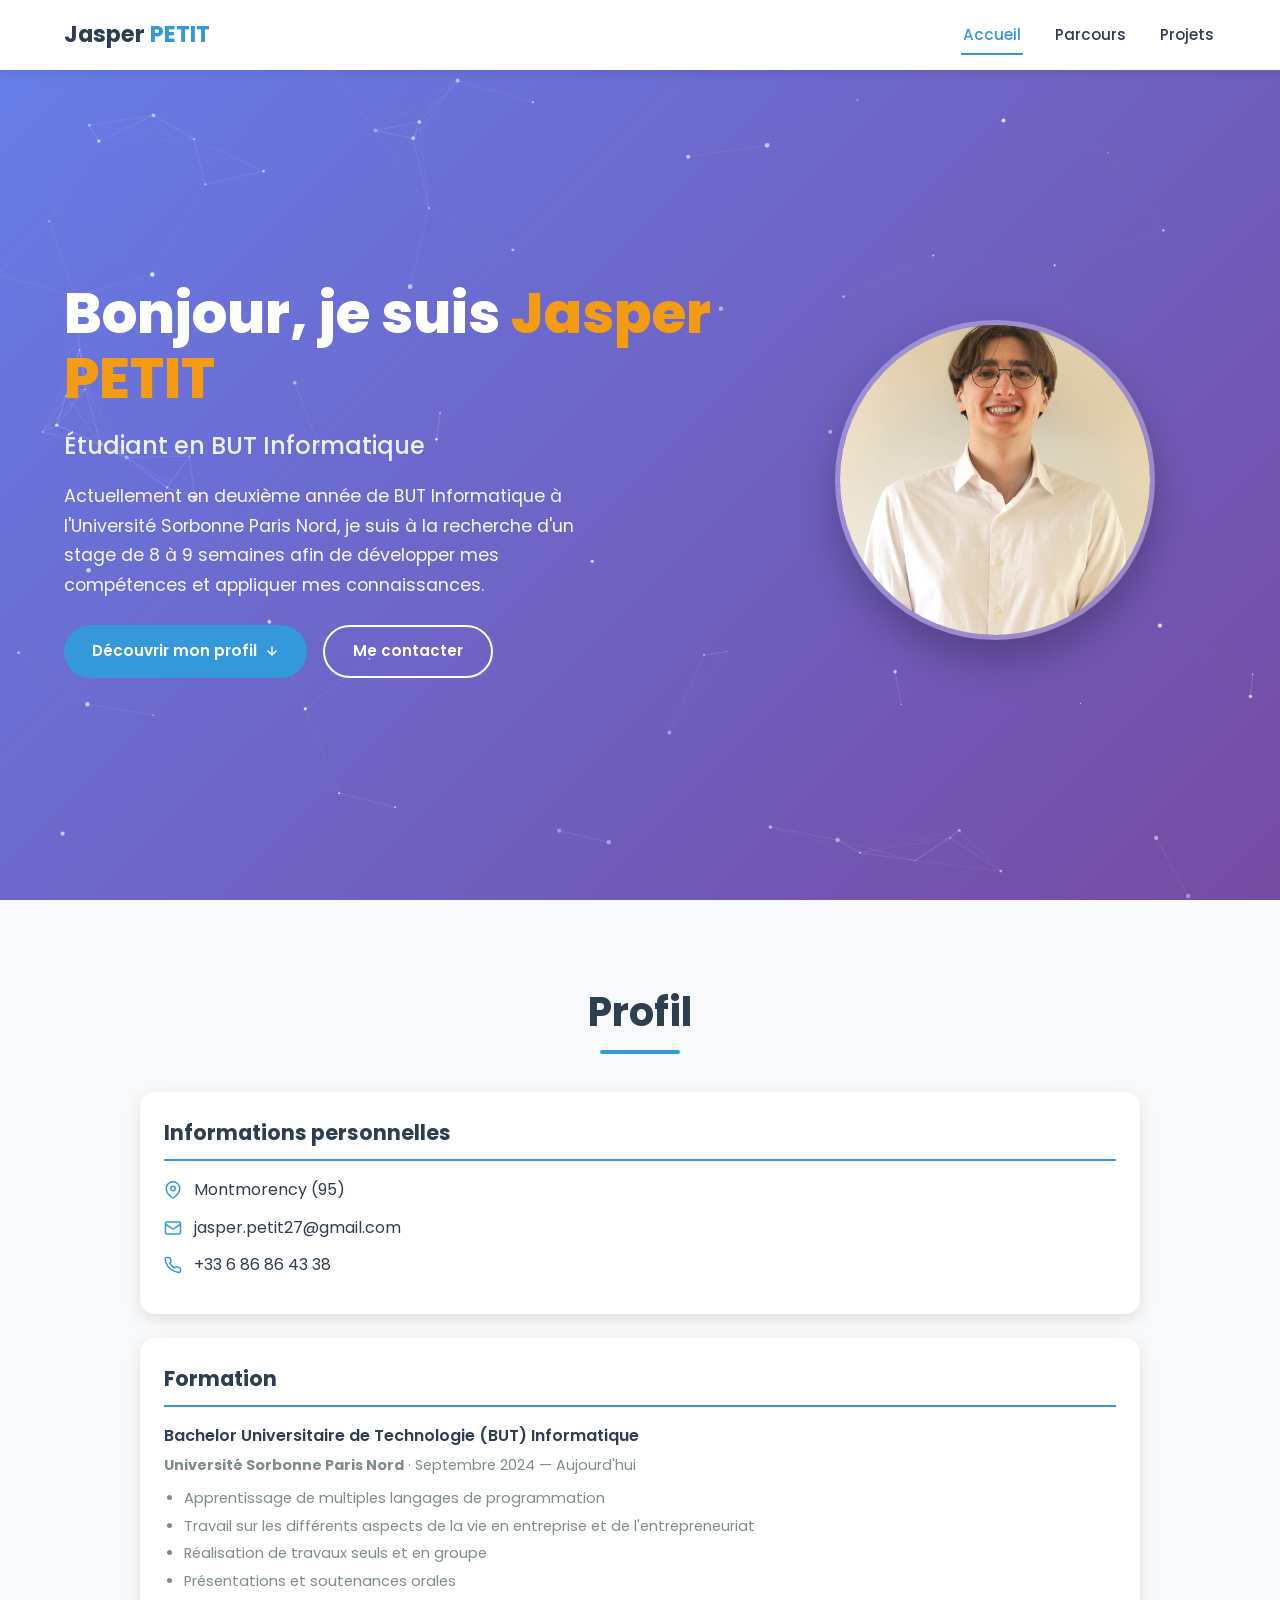
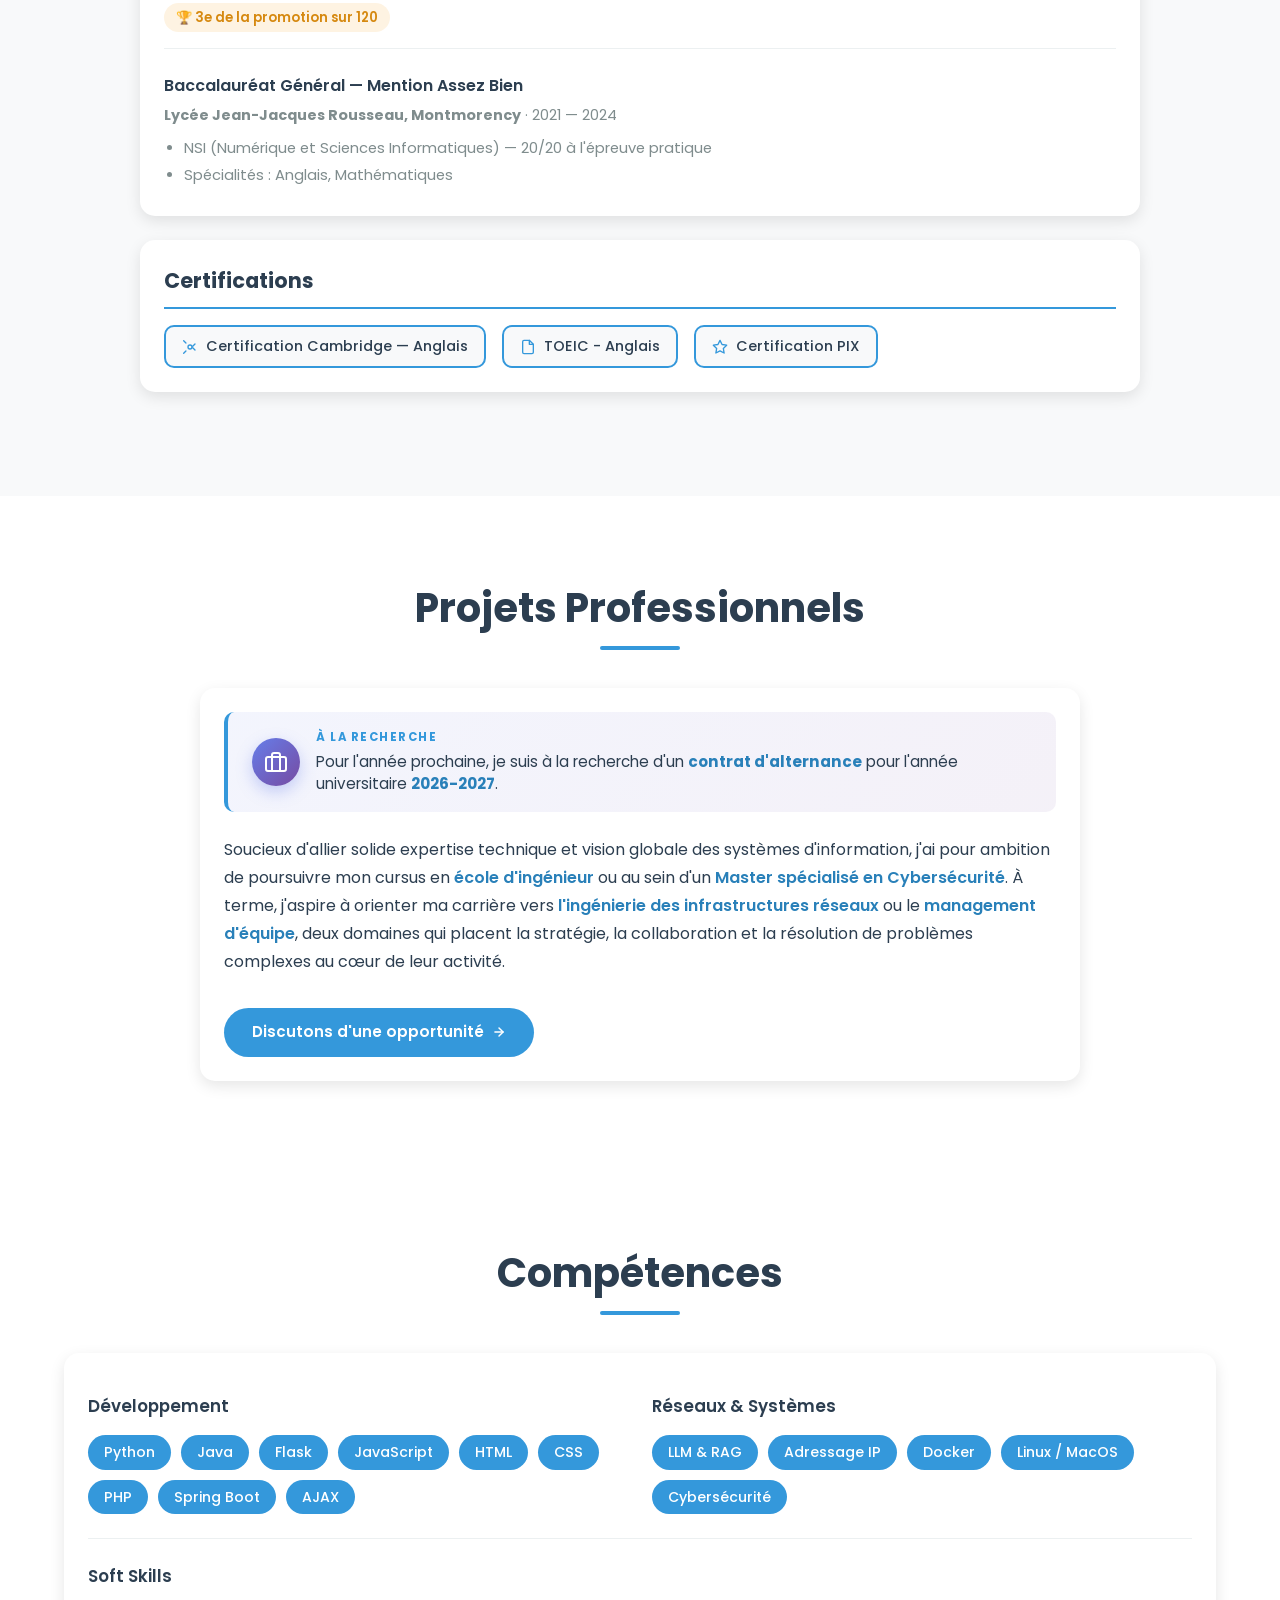
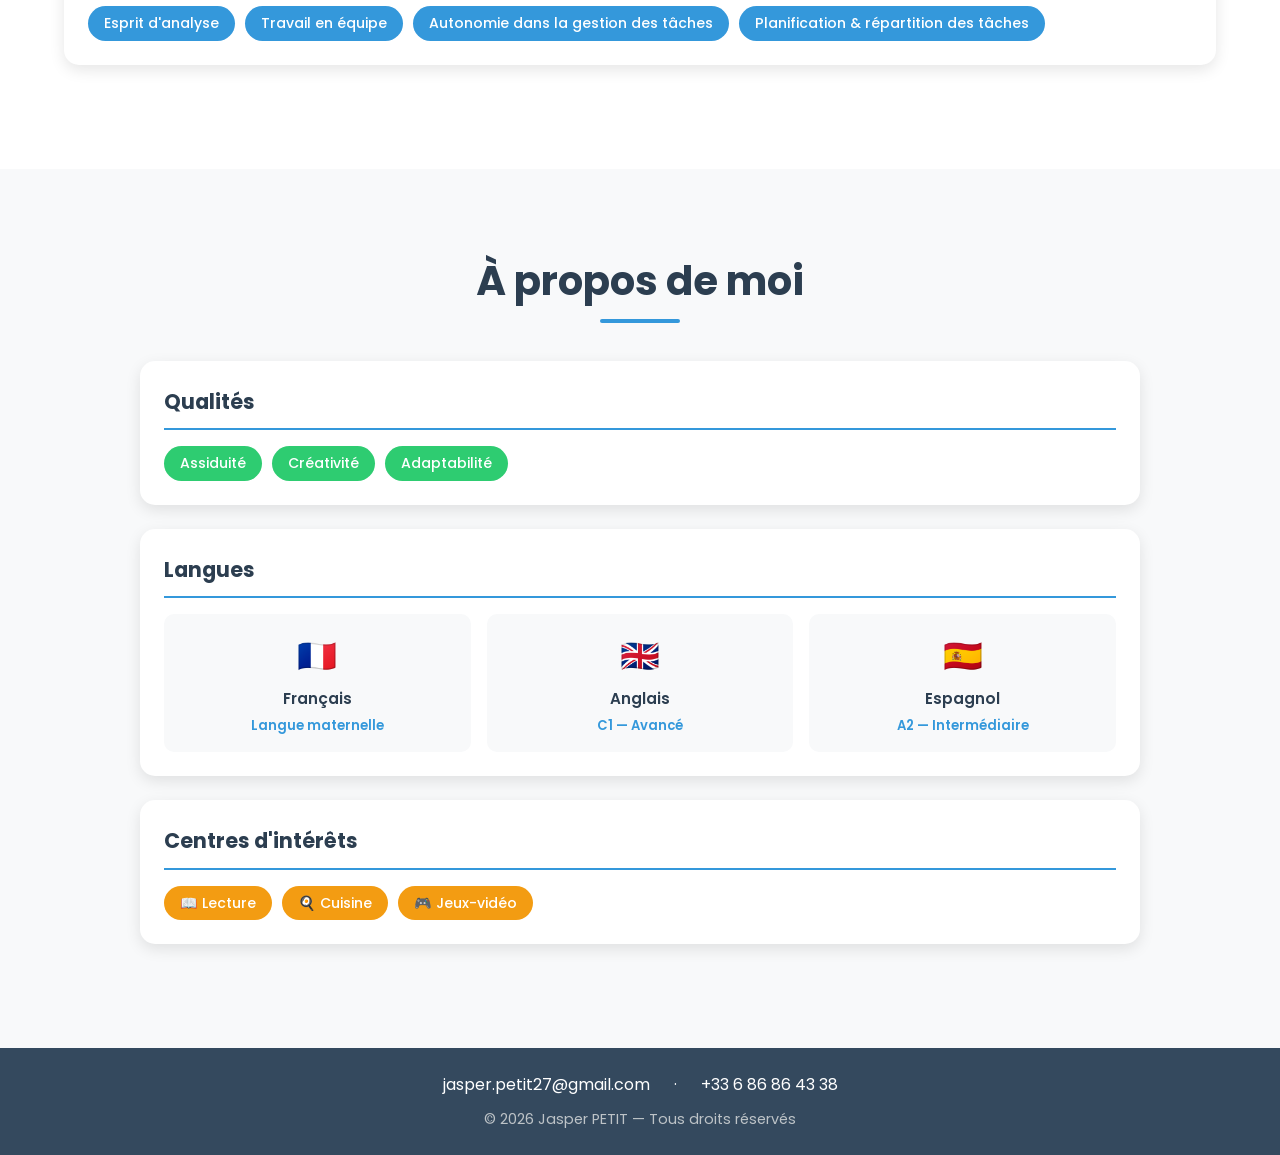
==== index.html @ 084860f5 "Add files via upload" ====
<!DOCTYPE html>
<html lang="fr">
<head>
  <meta charset="UTF-8" />
  <meta name="viewport" content="width=device-width, initial-scale=1.0" />
  <title>Jasper PETIT — Portfolio</title>
  <meta name="description" content="Portfolio de Jasper PETIT, étudiant en BUT Informatique 2ème année à l'Université Sorbonne Paris Nord." />
  <link rel="stylesheet" href="style.css" />
</head>
<body>

  <!-- =====================================================================
       NAVBAR (commune aux 3 pages)
       Au départ : barre blanche pleine largeur
       Au scroll : se transforme en pilule centrée avec dégradé violet/bleu
  ====================================================================== -->
  <nav class="navbar" id="navbar" role="navigation" aria-label="Navigation principale">
    <div class="nav-container">
      <div class="nav-logo">
        <h2>Jasper <span>PETIT</span></h2>
      </div>

      <ul class="nav-menu" role="list">
        <li><a href="index.html" class="nav-link active" aria-current="page">Accueil</a></li>
        <li><a href="parcours.html" class="nav-link">Parcours</a></li>
        <li><a href="projets.html" class="nav-link">Projets</a></li>
      </ul>

      <button class="hamburger" id="hamburger" aria-label="Ouvrir le menu" aria-expanded="false" aria-controls="mobileMenu">
        <span class="bar"></span>
        <span class="bar"></span>
        <span class="bar"></span>
      </button>
    </div>

    <div class="nav-menu-mobile" id="mobileMenu" role="menu">
      <a href="index.html" class="active" role="menuitem">Accueil</a>
      <a href="parcours.html" role="menuitem">Parcours</a>
      <a href="projets.html" role="menuitem">Projets</a>
    </div>
  </nav>

  <!-- =================================================================
       SECTION HERO — Plein écran : nom, photo, accroche
       C'est tout ce qu'on voit à l'arrivée. Le reste est en-dessous.
  ================================================================== -->
  <section class="hero" id="accueil">
    <div class="container">
      <div class="hero-content">

        <div class="hero-text">
          <h1>Bonjour, je suis <span class="highlight">Jasper PETIT</span></h1>
          <h2>Étudiant en BUT Informatique</h2>
          <p>
            Actuellement en deuxième année de BUT Informatique à l'Université
            Sorbonne Paris Nord, je suis à la recherche d'un stage de 8 à 9
            semaines afin de développer mes compétences et appliquer mes
            connaissances.
          </p>

          <div class="hero-buttons">
            <a href="#profil" class="btn btn-primary">
              Découvrir mon profil
              <svg width="14" height="14" viewBox="0 0 24 24" fill="none" stroke="currentColor" stroke-width="2.5" stroke-linecap="round" stroke-linejoin="round" aria-hidden="true">
                <line x1="12" y1="5" x2="12" y2="19"/>
                <polyline points="19 12 12 19 5 12"/>
              </svg>
            </a>
            <a href="mailto:jasper.petit27@gmail.com" class="btn btn-secondary">Me contacter</a>
          </div>
        </div>

        <div class="hero-image">
          <img src="profile.jpg" alt="Photo de profil de Jasper PETIT" class="profile-photo" />
        </div>

      </div>
    </div>
  </section>

  <!-- =================================================================
       SECTION PROFIL — Infos perso, formation
  ================================================================== -->
  <section id="profil" class="profile">
    <div class="container">
      <h2 class="section-title">Profil</h2>

      <div class="profile-content">

        <!-- Coordonnées -->
        <div class="info-card">
          <h3>Informations personnelles</h3>
          <div class="info-item">
            <svg width="18" height="18" viewBox="0 0 24 24" fill="none" stroke="currentColor" stroke-width="2" stroke-linecap="round" stroke-linejoin="round" aria-hidden="true">
              <path d="M21 10c0 7-9 13-9 13s-9-6-9-13a9 9 0 0 1 18 0z"/>
              <circle cx="12" cy="10" r="3"/>
            </svg>
            <span>Montmorency (95)</span>
          </div>
          <div class="info-item">
            <svg width="18" height="18" viewBox="0 0 24 24" fill="none" stroke="currentColor" stroke-width="2" stroke-linecap="round" stroke-linejoin="round" aria-hidden="true">
              <rect x="2" y="4" width="20" height="16" rx="2"/>
              <path d="m22 7-8.97 5.7a1.94 1.94 0 0 1-2.06 0L2 7"/>
            </svg>
            <a href="mailto:jasper.petit27@gmail.com">jasper.petit27@gmail.com</a>
          </div>
          <div class="info-item">
            <svg width="18" height="18" viewBox="0 0 24 24" fill="none" stroke="currentColor" stroke-width="2" stroke-linecap="round" stroke-linejoin="round" aria-hidden="true">
              <path d="M22 16.92v3a2 2 0 0 1-2.18 2 19.79 19.79 0 0 1-8.63-3.07A19.5 19.5 0 0 1 4.69 13 19.79 19.79 0 0 1 1.61 4.37 2 2 0 0 1 3.6 2h3a2 2 0 0 1 2 1.72c.127.96.361 1.903.7 2.81a2 2 0 0 1-.45 2.11L7.91 9.91a16 16 0 0 0 6.16 6.16l1.09-1.09a2 2 0 0 1 2.11-.45c.907.339 1.85.573 2.81.7A2 2 0 0 1 22 16.92z"/>
            </svg>
            <a href="tel:+33686864338">+33 6 86 86 43 38</a>
          </div>
        </div>

        <!-- Formation -->
        <div class="info-card">
          <h3>Formation</h3>

          <div class="education-item">
            <h4>Bachelor Universitaire de Technologie (BUT) Informatique</h4>
            <p class="edu-meta"><strong>Université Sorbonne Paris Nord</strong> · Septembre 2024 — Aujourd'hui</p>
            <ul>
              <li>Apprentissage de multiples langages de programmation</li>
              <li>Travail sur les différents aspects de la vie en entreprise et de l'entrepreneuriat</li>
              <li>Réalisation de travaux seuls et en groupe</li>
              <li>Présentations et soutenances orales</li>
            </ul>
            <span class="diploma-rank">🏆 3e de la promotion sur 120</span>
          </div>

          <div class="education-item">
            <h4>Baccalauréat Général — Mention Assez Bien</h4>
            <p class="edu-meta"><strong>Lycée Jean-Jacques Rousseau, Montmorency</strong> · 2021 — 2024</p>
            <ul>
              <li>NSI (Numérique et Sciences Informatiques) — 20/20 à l'épreuve pratique</li>
              <li>Spécialités : Anglais, Mathématiques</li>
            </ul>
          </div>
        </div>

        <!-- Certifications -->
        <div class="info-card">
          <h3>Certifications</h3>
          <div class="certs-list">
            <div class="cert-badge">
              <svg width="16" height="16" viewBox="0 0 24 24" fill="none" stroke="currentColor" stroke-width="2" stroke-linecap="round" stroke-linejoin="round" aria-hidden="true">
                <path d="M12 15a3 3 0 1 0 0-6 3 3 0 0 0 0 6z"/>
                <path d="M19.5 7.5l-3.4 3.4M5.9 18.1l-3.4 3.4M19.5 16.5l-3.4-3.4M5.9 5.9L2.5 2.5"/>
              </svg>
              Certification Cambridge — Anglais
            </div>
            <div class="cert-badge">
              <svg width="16" height="16" viewBox="0 0 24 24" fill="none" stroke="currentColor" stroke-width="2" stroke-linecap="round" stroke-linejoin="round" aria-hidden="true">
                <path d="M14 2H6a2 2 0 0 0-2 2v16a2 2 0 0 0 2 2h12a2 2 0 0 0 2-2V8z"/>
                <polyline points="14 2 14 8 20 8"/>
              </svg>
              TOEIC - Anglais
            </div>
            <div class="cert-badge">
              <svg width="16" height="16" viewBox="0 0 24 24" fill="none" stroke="currentColor" stroke-width="2" stroke-linecap="round" stroke-linejoin="round" aria-hidden="true">
                <polygon points="12 2 15.09 8.26 22 9.27 17 14.14 18.18 21.02 12 17.77 5.82 21.02 7 14.14 2 9.27 8.91 8.26 12 2"/>
              </svg>
              Certification PIX
            </div>
          </div>
        </div>

      </div>
    </div>
  </section>

  <!-- =================================================================
       SECTION PROJETS PROFESSIONNELS — Recherche d'alternance & ambitions
  ================================================================== -->
  <section id="projets-pro">
    <div class="container">
      <h2 class="section-title">Projets Professionnels</h2>

      <div class="career-card">
        <!-- Bandeau "À la recherche" mis en avant -->
        <div class="career-highlight">
          <div class="career-icon" aria-hidden="true">
            <svg width="24" height="24" viewBox="0 0 24 24" fill="none" stroke="currentColor" stroke-width="2" stroke-linecap="round" stroke-linejoin="round">
              <rect x="2" y="7" width="20" height="14" rx="2" ry="2"/>
              <path d="M16 21V5a2 2 0 0 0-2-2h-4a2 2 0 0 0-2 2v16"/>
            </svg>
          </div>
          <div>
            <p class="career-highlight-label">À la recherche</p>
            <p class="career-highlight-text">
              Pour l'année prochaine, je suis à la recherche d'un
              <strong>contrat d'alternance</strong> pour l'année universitaire
              <strong>2026-2027</strong>.
            </p>
          </div>
        </div>

        <p class="career-text">
          Soucieux d'allier solide expertise technique et vision globale des
          systèmes d'information, j'ai pour ambition de poursuivre mon cursus
          en <strong>école d'ingénieur</strong> ou au sein d'un
          <strong>Master spécialisé en Cybersécurité</strong>. À terme,
          j'aspire à orienter ma carrière vers
          <strong>l'ingénierie des infrastructures réseaux</strong> ou le
          <strong>management d'équipe</strong>, deux domaines qui placent la
          stratégie, la collaboration et la résolution de problèmes complexes
          au cœur de leur activité.
        </p>

        <!-- CTA email vers contact -->
        <a href="mailto:jasper.petit27@gmail.com" class="btn btn-primary career-cta">
          Discutons d'une opportunité
          <svg width="14" height="14" viewBox="0 0 24 24" fill="none" stroke="currentColor" stroke-width="2.5" stroke-linecap="round" stroke-linejoin="round" aria-hidden="true">
            <line x1="5" y1="12" x2="19" y2="12"/>
            <polyline points="12 5 19 12 12 19"/>
          </svg>
        </a>
      </div>
    </div>
  </section>

  <!-- =================================================================
       SECTION COMPÉTENCES — Hard skills (Dev + Réseaux) + Soft Skills
  ================================================================== -->
  <section id="competences">
    <div class="container">
      <h2 class="section-title">Compétences</h2>

      <div class="info-card">

        <div class="skills-grid">

          <!-- ---- Développement ---- -->
          <div class="skill-category">
            <h4>Développement</h4>
            <div class="skill-tags">

              <!--
                Chaque .skill-tag a une variable CSS --pct utilisée par la
                barre interne (.progress-bar) qui se remplit au survol.
              -->
              <span class="skill-tag" style="--pct: 80%;" tabindex="0">
                Python
                <span class="skill-progress">
                  <span class="progress-label">Python</span>
                  <span class="progress-bar-container"><span class="progress-bar"></span></span>
                  <span class="progress-percentage">80%</span>
                </span>
              </span>

              <span class="skill-tag" style="--pct: 70%;" tabindex="0">
                Java
                <span class="skill-progress">
                  <span class="progress-label">Java</span>
                  <span class="progress-bar-container"><span class="progress-bar"></span></span>
                  <span class="progress-percentage">70%</span>
                </span>
              </span>

              <span class="skill-tag" style="--pct: 70%;" tabindex="0">
                Flask
                <span class="skill-progress">
                  <span class="progress-label">Flask</span>
                  <span class="progress-bar-container"><span class="progress-bar"></span></span>
                  <span class="progress-percentage">70%</span>
                </span>
              </span>

              <span class="skill-tag" style="--pct: 65%;" tabindex="0">
                JavaScript
                <span class="skill-progress">
                  <span class="progress-label">JavaScript</span>
                  <span class="progress-bar-container"><span class="progress-bar"></span></span>
                  <span class="progress-percentage">65%</span>
                </span>
              </span>

              <span class="skill-tag" style="--pct: 50%;" tabindex="0">
                HTML
                <span class="skill-progress">
                  <span class="progress-label">HTML</span>
                  <span class="progress-bar-container"><span class="progress-bar"></span></span>
                  <span class="progress-percentage">50%</span>
                </span>
              </span>

              <span class="skill-tag" style="--pct: 50%;" tabindex="0">
                CSS
                <span class="skill-progress">
                  <span class="progress-label">CSS</span>
                  <span class="progress-bar-container"><span class="progress-bar"></span></span>
                  <span class="progress-percentage">50%</span>
                </span>
              </span>

              <span class="skill-tag" style="--pct: 50%;" tabindex="0">
                PHP
                <span class="skill-progress">
                  <span class="progress-label">PHP</span>
                  <span class="progress-bar-container"><span class="progress-bar"></span></span>
                  <span class="progress-percentage">50%</span>
                </span>
              </span>

              <span class="skill-tag" style="--pct: 50%;" tabindex="0">
                Spring Boot
                <span class="skill-progress">
                  <span class="progress-label">Spring Boot</span>
                  <span class="progress-bar-container"><span class="progress-bar"></span></span>
                  <span class="progress-percentage">50%</span>
                </span>
              </span>

              <span class="skill-tag" style="--pct: 30%;" tabindex="0">
                AJAX
                <span class="skill-progress">
                  <span class="progress-label">AJAX</span>
                  <span class="progress-bar-container"><span class="progress-bar"></span></span>
                  <span class="progress-percentage">30%</span>
                </span>
              </span>
            </div>
          </div>

          <!-- ---- Réseaux & Systèmes ---- -->
          <div class="skill-category">
            <h4>Réseaux &amp; Systèmes</h4>
            <div class="skill-tags">

              <span class="skill-tag" style="--pct: 75%;" tabindex="0">
                LLM &amp; RAG
                <span class="skill-progress">
                  <span class="progress-label">Architecture LLM &amp; RAG</span>
                  <span class="progress-bar-container"><span class="progress-bar"></span></span>
                  <span class="progress-percentage">75%</span>
                </span>
              </span>

              <span class="skill-tag" style="--pct: 70%;" tabindex="0">
                Adressage IP
                <span class="skill-progress">
                  <span class="progress-label">Adressage IP</span>
                  <span class="progress-bar-container"><span class="progress-bar"></span></span>
                  <span class="progress-percentage">70%</span>
                </span>
              </span>

              <span class="skill-tag" style="--pct: 65%;" tabindex="0">
                Docker
                <span class="skill-progress">
                  <span class="progress-label">Déploiement Docker</span>
                  <span class="progress-bar-container"><span class="progress-bar"></span></span>
                  <span class="progress-percentage">65%</span>
                </span>
              </span>

              <span class="skill-tag" style="--pct: 60%;" tabindex="0">
                Linux / MacOS
                <span class="skill-progress">
                  <span class="progress-label">Environnement Linux / MacOS</span>
                  <span class="progress-bar-container"><span class="progress-bar"></span></span>
                  <span class="progress-percentage">60%</span>
                </span>
              </span>

              <span class="skill-tag" style="--pct: 50%;" tabindex="0">
                Cybersécurité
                <span class="skill-progress">
                  <span class="progress-label">Cybersécurité</span>
                  <span class="progress-bar-container"><span class="progress-bar"></span></span>
                  <span class="progress-percentage">50%</span>
                </span>
              </span>
            </div>
          </div>

        </div>

        <!-- ---- Soft Skills — sous les compétences techniques ---- -->
        <div class="soft-skills-wrap">
          <h4>Soft Skills</h4>
          <div class="tag-list">
            <span class="simple-tag">Esprit d'analyse</span>
            <span class="simple-tag">Travail en équipe</span>
            <span class="simple-tag">Autonomie dans la gestion des tâches</span>
            <span class="simple-tag">Planification &amp; répartition des tâches</span>
          </div>
        </div>

      </div>
    </div>
  </section>

  <!-- =================================================================
       SECTION À PROPOS DE MOI — Qualités, Langues, Centres d'intérêts
       (Les Soft Skills sont désormais avec les compétences techniques.)
  ================================================================== -->
  <section id="autres" class="profile">
    <div class="container">
      <h2 class="section-title">À propos de moi</h2>

      <div class="profile-content">

        <!-- Qualités -->
        <div class="info-card">
          <h3>Qualités</h3>
          <div class="tag-list">
            <span class="simple-tag green">Assiduité</span>
            <span class="simple-tag green">Créativité</span>
            <span class="simple-tag green">Adaptabilité</span>
          </div>
        </div>

        <!-- Langues -->
        <div class="info-card">
          <h3>Langues</h3>
          <div class="languages-list">
            <div class="language-item">
              <div class="language-flag">🇫🇷</div>
              <div class="language-name">Français</div>
              <div class="language-level">Langue maternelle</div>
            </div>
            <div class="language-item">
              <div class="language-flag">🇬🇧</div>
              <div class="language-name">Anglais</div>
              <div class="language-level">C1 — Avancé</div>
            </div>
            <div class="language-item">
              <div class="language-flag">🇪🇸</div>
              <div class="language-name">Espagnol</div>
              <div class="language-level">A2 — Intermédiaire</div>
            </div>
          </div>
        </div>

        <!-- Centres d'intérêts -->
        <div class="info-card">
          <h3>Centres d'intérêts</h3>
          <div class="tag-list">
            <span class="simple-tag orange">📖 Lecture</span>
            <span class="simple-tag orange">🍳 Cuisine</span>
            <span class="simple-tag orange">🎮 Jeux-vidéo</span>
          </div>
        </div>

      </div>
    </div>
  </section>

  <!-- =====================================================================
       FOOTER
  ====================================================================== -->
  <footer class="footer" role="contentinfo">
    <div class="container">
      <div class="footer-links">
        <a href="mailto:jasper.petit27@gmail.com" aria-label="Email">jasper.petit27@gmail.com</a>
        <span aria-hidden="true">·</span>
        <a href="tel:+33686864338" aria-label="Téléphone">+33 6 86 86 43 38</a>
      </div>
      <p>© 2026 Jasper PETIT — Tous droits réservés</p>
    </div>
  </footer>

  <script src="script.js"></script>
</body>
</html>
---- style.css ----
/* ==========================================================================
   PORTFOLIO JASPER PETIT - style.css
   Design System repris du portfolio précédent :
   - Thème clair (fond blanc / #f8f9fa)
   - Hero en dégradé violet/bleu (#667eea → #764ba2)
   - Accents : bleu #3498db, vert #2ecc71, orange #f39c12
   - Texte foncé #2c3e50
   - Navbar qui se transforme en pilule centrée au scroll
   - Compétences avec tooltip de progression au survol
   ========================================================================== */

@import url('https://fonts.googleapis.com/css2?family=Poppins:wght@300;400;500;600;700;800&display=swap');

/* --------------------------------------------------------------------------
   1. VARIABLES (Design Tokens)
   -------------------------------------------------------------------------- */
:root {
  /* Couleurs principales */
  --bg-primary:      #ffffff;
  --bg-section:      #f8f9fa;
  --bg-card:         #ffffff;
  --bg-dark:         #34495e;

  /* Accents */
  --accent-blue:     #3498db;
  --accent-blue-dark:#2980b9;
  --accent-green:    #2ecc71;
  --accent-green-dark:#27ae60;
  --highlight:       #f39c12;
  --tooltip-bg:      rgba(44, 62, 80, 0.95);

  /* Texte */
  --text-primary:    #2c3e50;
  --text-secondary:  #7f8c8d;
  --text-light:      #ffffff;
  --text-muted:      #bdc3c7;

  /* Bordures */
  --border-light:    #ecf0f1;
  --border-medium:   #bdc3c7;

  /* Dégradés */
  --gradient-hero:   linear-gradient(135deg, #667eea 0%, #764ba2 100%);
  --gradient-bar:    linear-gradient(90deg, #3498db, #2ecc71);

  /* Couleurs projets */
  --color-perso:     #2ecc71;   /* Vert — Personnel */
  --color-pro:       #3498db;   /* Bleu — Professionnel */
  --color-uni:       #f39c12;   /* Orange — Universitaire */

  /* Typographie */
  --font:            'Poppins', "Segoe UI", Tahoma, Geneva, sans-serif;

  /* Espacements */
  --space-xs:   0.5rem;
  --space-sm:   1rem;
  --space-md:   1.5rem;
  --space-lg:   3rem;
  --space-xl:   5rem;

  /* Rayons */
  --radius-sm:  10px;
  --radius-md:  15px;
  --radius-lg:  25px;
  --radius-pill: 50px;

  /* Transitions */
  --transition: 0.3s ease;
  --transition-nav: 0.8s cubic-bezier(0.25, 0.46, 0.45, 0.94);

  /* Ombres */
  --shadow-sm:  0 2px 10px rgba(0, 0, 0, 0.1);
  --shadow-md:  0 5px 15px rgba(0, 0, 0, 0.1);
  --shadow-lg:  0 10px 30px rgba(0, 0, 0, 0.15);
  --shadow-card:0 5px 15px rgba(0, 0, 0, 0.1);

  /* Navbar */
  --navbar-h:   70px;
}

/* --------------------------------------------------------------------------
   2. RESET & BASE
   -------------------------------------------------------------------------- */
*, *::before, *::after {
  box-sizing: border-box;
  margin: 0;
  padding: 0;
}

html {
  scroll-behavior: smooth;
  font-size: 16px;
}

body {
  font-family: var(--font);
  background: var(--bg-primary);
  color: var(--text-primary);
  line-height: 1.6;
  min-height: 100vh;
  -webkit-font-smoothing: antialiased;
  overflow-x: hidden;
}

img {
  max-width: 100%;
  display: block;
}

a {
  color: var(--accent-blue);
  text-decoration: none;
  transition: color var(--transition);
}

a:hover {
  color: var(--accent-blue-dark);
}

ul {
  list-style: none;
}

.container {
  width: 100%;
  max-width: 1200px;
  margin: 0 auto;
  padding: 0 var(--space-md);
}

/* Sections */
section {
  padding: var(--space-xl) 0;
}

.section-title {
  text-align: center;
  font-size: clamp(1.8rem, 4vw, 2.5rem);
  margin-bottom: var(--space-lg);
  color: var(--text-primary);
  font-weight: 700;
  position: relative;
}

.section-title::after {
  content: '';
  position: absolute;
  bottom: -10px;
  left: 50%;
  transform: translateX(-50%);
  width: 80px;
  height: 4px;
  background: var(--accent-blue);
  border-radius: 2px;
}

/* --------------------------------------------------------------------------
   3. NAVBAR — Pleine largeur au départ, devient une pilule au scroll
   -------------------------------------------------------------------------- */
.navbar {
  position: fixed;
  top: 0;
  left: 50%;
  transform: translateX(-50%);
  width: 100%;
  height: var(--navbar-h);
  background: #fff;
  box-shadow: var(--shadow-sm);
  z-index: 1000;
  border-radius: 0;
  transition: all var(--transition-nav);
}

.nav-container {
  max-width: 1200px;
  margin: 0 auto;
  padding: 0 var(--space-md);
  display: flex;
  justify-content: space-between;
  align-items: center;
  height: var(--navbar-h);
  transition: all var(--transition-nav);
}

.nav-logo h2 {
  color: var(--text-primary);
  font-weight: 700;
  font-size: 1.4rem;
  transition: all var(--transition-nav);
}

.nav-logo h2 span {
  color: var(--accent-blue);
}

.nav-menu {
  display: flex;
  gap: 30px;
  align-items: center;
  transition: all var(--transition-nav);
}

.nav-link {
  color: var(--text-primary);
  font-weight: 500;
  font-size: 0.95rem;
  padding: 6px 2px;
  position: relative;
  transition: all var(--transition-nav);
}

.nav-link::after {
  content: '';
  position: absolute;
  bottom: -4px;
  left: 0;
  width: 0;
  height: 2px;
  background: var(--accent-blue);
  transition: width 0.3s ease;
}

.nav-link:hover,
.nav-link.active {
  color: var(--accent-blue);
}

.nav-link:hover::after,
.nav-link.active::after {
  width: 100%;
}

/* --- État "scrolled" : pilule centrée avec dégradé --- */
.navbar.scrolled {
  background: var(--gradient-hero);
  backdrop-filter: blur(20px);
  -webkit-backdrop-filter: blur(20px);
  border-radius: var(--radius-lg);
  width: 580px;
  max-width: calc(100% - 30px);
  height: 50px;
  top: 12px;
  box-shadow: 0 8px 32px rgba(102, 126, 234, 0.4),
              0 2px 8px rgba(102, 126, 234, 0.2),
              inset 0 1px 0 rgba(255, 255, 255, 0.2);
  border: 1px solid rgba(255, 255, 255, 0.1);
}

.navbar.scrolled .nav-container {
  padding: 0 22px;
  height: 50px;
}

.navbar.scrolled .nav-logo h2 {
  color: #fff;
  font-size: 1.1rem;
  font-weight: 600;
}

.navbar.scrolled .nav-logo h2 span {
  color: var(--highlight);
}

.navbar.scrolled .nav-menu {
  gap: 22px;
}

.navbar.scrolled .nav-link {
  color: #fff;
  font-size: 0.88rem;
}

.navbar.scrolled .nav-link:hover,
.navbar.scrolled .nav-link.active {
  color: var(--highlight);
}

.navbar.scrolled .nav-link::after {
  background: var(--highlight);
}

.navbar.scrolled .bar {
  background: #fff;
}

/* Hamburger (mobile) */
.hamburger {
  display: none;
  flex-direction: column;
  gap: 5px;
  cursor: pointer;
  padding: 5px;
  border: none;
  background: transparent;
}

.bar {
  display: block;
  width: 25px;
  height: 3px;
  background: var(--text-primary);
  border-radius: 2px;
  transition: all var(--transition);
}

.hamburger.open .bar:nth-child(1) {
  transform: translateY(8px) rotate(45deg);
}
.hamburger.open .bar:nth-child(2) {
  opacity: 0;
}
.hamburger.open .bar:nth-child(3) {
  transform: translateY(-8px) rotate(-45deg);
}

/* Menu mobile */
.nav-menu-mobile {
  display: none;
  position: fixed;
  top: var(--navbar-h);
  left: 0;
  width: 100%;
  background: #fff;
  flex-direction: column;
  padding: var(--space-sm) 0;
  box-shadow: var(--shadow-md);
  z-index: 999;
}

.nav-menu-mobile.open {
  display: flex;
}

.nav-menu-mobile a {
  padding: 14px var(--space-md);
  color: var(--text-primary);
  font-weight: 500;
  border-left: 3px solid transparent;
  transition: all var(--transition);
}

.nav-menu-mobile a:hover,
.nav-menu-mobile a.active {
  color: var(--accent-blue);
  border-left-color: var(--accent-blue);
  background: var(--bg-section);
}

/* --------------------------------------------------------------------------
   4. HERO — Plein écran avec dégradé + effet particules en arrière-plan
   -------------------------------------------------------------------------- */
.hero {
  background: var(--gradient-hero);
  color: #fff;
  min-height: 100vh;
  display: flex;
  align-items: center;
  padding: 120px 0 60px;
  position: relative;
  overflow: hidden;
}

/*
 * Canvas des particules — couche absolue derrière le contenu.
 * Le canvas est injecté par script.js (initParticles).
 */
.particles-canvas {
  position: absolute;
  top: 0;
  left: 0;
  width: 100%;
  height: 100%;
  pointer-events: none;
  z-index: 0;
}

/* On force le contenu du hero à passer au-dessus du canvas */
.hero > .container {
  position: relative;
  z-index: 1;
}

.hero-content {
  display: grid;
  grid-template-columns: 1.2fr 0.8fr;
  gap: var(--space-lg);
  align-items: center;
  width: 100%;
}

.hero-text h1 {
  font-size: clamp(2rem, 5vw, 3.5rem);
  font-weight: 800;
  line-height: 1.15;
  margin-bottom: var(--space-sm);
}

.hero-text h2 {
  font-size: clamp(1.1rem, 2.5vw, 1.5rem);
  font-weight: 500;
  margin-bottom: var(--space-sm);
  color: #ecf0f1;
}

.hero-text p {
  font-size: clamp(0.95rem, 1.5vw, 1.1rem);
  line-height: 1.7;
  margin-bottom: var(--space-md);
  max-width: 540px;
  opacity: 0.95;
}

.highlight {
  color: var(--highlight);
}

.hero-buttons {
  display: flex;
  gap: var(--space-sm);
  flex-wrap: wrap;
}

.btn {
  padding: 12px 28px;
  border-radius: var(--radius-pill);
  font-weight: 600;
  font-size: 0.95rem;
  font-family: var(--font);
  cursor: pointer;
  border: none;
  display: inline-flex;
  align-items: center;
  gap: 8px;
  transition: all var(--transition);
}

.btn-primary {
  background: var(--accent-blue);
  color: #fff;
}

.btn-primary:hover {
  background: var(--accent-blue-dark);
  color: #fff;
  transform: translateY(-2px);
  box-shadow: 0 10px 20px rgba(52, 152, 219, 0.3);
}

.btn-secondary {
  background: transparent;
  color: #fff;
  border: 2px solid #fff;
}

.btn-secondary:hover {
  background: #fff;
  color: var(--text-primary);
  transform: translateY(-2px);
}

.hero-image {
  display: flex;
  justify-content: center;
}

.profile-photo {
  width: clamp(220px, 28vw, 320px);
  height: clamp(220px, 28vw, 320px);
  border-radius: 50%;
  object-fit: cover;
  border: 5px solid rgba(255, 255, 255, 0.3);
  box-shadow: 0 20px 40px rgba(0, 0, 0, 0.25);
  transition: transform 0.4s ease;
}

.profile-photo:hover {
  transform: scale(1.05);
}

/* --------------------------------------------------------------------------
   5. SECTIONS GÉNÉRALES — Profil, cartes
   -------------------------------------------------------------------------- */
.profile {
  background: var(--bg-section);
}

.profile-content {
  max-width: 1000px;
  margin: 0 auto;
}

.info-card {
  background: var(--bg-card);
  padding: var(--space-md);
  margin-bottom: var(--space-md);
  border-radius: var(--radius-md);
  box-shadow: var(--shadow-card);
  transition: transform var(--transition);
}

.info-card:hover {
  transform: translateY(-5px);
}

.info-card h3 {
  color: var(--text-primary);
  margin-bottom: var(--space-sm);
  font-size: 1.3rem;
  font-weight: 700;
  border-bottom: 2px solid var(--accent-blue);
  padding-bottom: 10px;
}

.info-item {
  display: flex;
  align-items: center;
  margin-bottom: 12px;
  gap: 12px;
  color: var(--text-primary);
}

.info-item svg {
  color: var(--accent-blue);
  flex-shrink: 0;
}

.info-item a {
  color: var(--text-primary);
}

.info-item a:hover {
  color: var(--accent-blue);
}

.info-item strong {
  margin-right: 6px;
}

/* Formation */
.education-item {
  margin-bottom: var(--space-md);
  padding-bottom: var(--space-sm);
  border-bottom: 1px solid var(--border-light);
}

.education-item:last-child {
  border-bottom: none;
  margin-bottom: 0;
  padding-bottom: 0;
}

.education-item h4 {
  color: var(--text-primary);
  margin-bottom: 5px;
  font-weight: 600;
}

.education-item .edu-meta {
  color: var(--text-secondary);
  font-size: 0.9rem;
  margin-bottom: 10px;
}

.education-item ul {
  margin-left: 20px;
  list-style: disc;
}

.education-item li {
  margin-bottom: 4px;
  color: var(--text-secondary);
  font-size: 0.92rem;
}

.diploma-rank {
  display: inline-block;
  margin-top: 6px;
  font-size: 0.82rem;
  font-weight: 600;
  color: #d68910;
  background: rgba(243, 156, 18, 0.12);
  padding: 4px 12px;
  border-radius: 999px;
}

/* --------------------------------------------------------------------------
   6. COMPÉTENCES — Tags bleus avec tooltip de progression au hover
   -------------------------------------------------------------------------- */
.skills-grid {
  display: grid;
  grid-template-columns: repeat(auto-fit, minmax(260px, 1fr));
  gap: var(--space-md);
  margin-top: var(--space-sm);
}

.skill-category h4 {
  color: var(--text-primary);
  margin-bottom: var(--space-sm);
  font-size: 1.05rem;
  font-weight: 600;
}

.skill-tags {
  display: flex;
  flex-wrap: wrap;
  gap: 10px;
}

/* Tag de compétence */
.skill-tag {
  background: var(--accent-blue);
  color: #fff;
  padding: 6px 16px;
  border-radius: 20px;
  font-size: 0.88rem;
  font-weight: 500;
  position: relative;
  cursor: pointer;
  transition: all var(--transition);
}

.skill-tag:hover {
  background: var(--accent-blue-dark);
  transform: scale(1.08);
}

/* Tooltip qui apparaît AU-DESSUS du tag */
.skill-progress {
  position: absolute;
  bottom: calc(100% + 12px);
  left: 50%;
  transform: translateX(-50%) translateY(8px);
  background: var(--tooltip-bg);
  color: #fff;
  padding: 14px 16px;
  border-radius: 12px;
  min-width: 200px;
  opacity: 0;
  visibility: hidden;
  transition: all var(--transition);
  z-index: 100;
  backdrop-filter: blur(10px);
  -webkit-backdrop-filter: blur(10px);
  box-shadow: 0 10px 30px rgba(0, 0, 0, 0.3);
  pointer-events: none;
}

/* Petit triangle qui pointe vers le tag */
.skill-progress::after {
  content: '';
  position: absolute;
  top: 100%;
  left: 50%;
  transform: translateX(-50%);
  border: 8px solid transparent;
  border-top-color: var(--tooltip-bg);
}

.skill-tag:hover .skill-progress {
  opacity: 1;
  visibility: visible;
  transform: translateX(-50%) translateY(0);
}

.progress-label {
  font-size: 0.9rem;
  font-weight: 600;
  margin-bottom: 8px;
  text-align: center;
}

.progress-bar-container {
  background: rgba(255, 255, 255, 0.18);
  height: 8px;
  border-radius: 4px;
  overflow: hidden;
  margin-bottom: 8px;
}

.progress-bar {
  height: 100%;
  background: var(--gradient-bar);
  border-radius: 4px;
  width: 0%;
  transition: width 0.8s ease;
}

/* Au hover, la barre se remplit jusqu'au pourcentage */
.skill-tag:hover .progress-bar {
  width: var(--pct);
}

.progress-percentage {
  text-align: center;
  font-size: 0.85rem;
  font-weight: 700;
  color: var(--highlight);
}

/* Soft skills, qualités, centres d'intérêts — tags simples sans tooltip */
.tag-list {
  display: flex;
  flex-wrap: wrap;
  gap: 10px;
}

.simple-tag {
  background: var(--accent-blue);
  color: #fff;
  padding: 6px 16px;
  border-radius: 20px;
  font-size: 0.88rem;
  font-weight: 500;
  transition: all var(--transition);
}

.simple-tag:hover {
  background: var(--accent-blue-dark);
  transform: scale(1.05);
}

/* Variante vert pour qualités */
.simple-tag.green {
  background: var(--accent-green);
}
.simple-tag.green:hover {
  background: var(--accent-green-dark);
}

/* Variante orange pour centres d'intérêts */
.simple-tag.orange {
  background: var(--highlight);
}
.simple-tag.orange:hover {
  background: #d68910;
}

/* --------------------------------------------------------------------------
   6bis. PROJETS PROFESSIONNELS — Carte d'objectifs de carrière
   -------------------------------------------------------------------------- */
.career-card {
  max-width: 880px;
  margin: 0 auto;
  background: #fff;
  padding: var(--space-md);
  border-radius: var(--radius-md);
  box-shadow: var(--shadow-card);
  display: flex;
  flex-direction: column;
  gap: var(--space-md);
}

/* Bandeau "À la recherche" — encadré coloré en haut de la carte */
.career-highlight {
  display: flex;
  align-items: center;
  gap: var(--space-sm);
  padding: var(--space-sm) var(--space-md);
  background: linear-gradient(135deg, rgba(102, 126, 234, 0.08), rgba(118, 75, 162, 0.08));
  border-left: 4px solid var(--accent-blue);
  border-radius: var(--radius-sm);
}

.career-icon {
  flex-shrink: 0;
  width: 48px;
  height: 48px;
  border-radius: 50%;
  background: var(--gradient-hero);
  color: #fff;
  display: flex;
  align-items: center;
  justify-content: center;
  box-shadow: 0 6px 16px rgba(102, 126, 234, 0.35);
}

.career-highlight-label {
  font-size: 0.72rem;
  font-weight: 700;
  letter-spacing: 1.5px;
  text-transform: uppercase;
  color: var(--accent-blue);
  margin-bottom: 4px;
}

.career-highlight-text {
  font-size: 0.95rem;
  color: var(--text-primary);
  line-height: 1.5;
  margin: 0;
}

.career-highlight-text strong {
  color: var(--accent-blue-dark);
}

/* Texte principal des ambitions */
.career-text {
  font-size: 1rem;
  color: var(--text-primary);
  line-height: 1.75;
  margin: 0;
}

.career-text strong {
  color: var(--accent-blue-dark);
  font-weight: 600;
}

/* Bouton d'appel à l'action en fin de carte */
.career-cta {
  align-self: flex-start;
  margin-top: var(--space-xs);
}

@media (max-width: 600px) {
  .career-highlight {
    flex-direction: column;
    text-align: center;
    padding: var(--space-sm);
  }
  .career-cta {
    align-self: stretch;
    justify-content: center;
  }
}

/* --------------------------------------------------------------------------
   6ter. SOFT SKILLS DANS LA CARTE COMPÉTENCES
   Bloc placé sous les compétences techniques (dev + réseaux).
   -------------------------------------------------------------------------- */
.soft-skills-wrap {
  margin-top: var(--space-md);
  padding-top: var(--space-md);
  border-top: 1px solid var(--border-light);
}

.soft-skills-wrap h4 {
  color: var(--text-primary);
  margin-bottom: var(--space-sm);
  font-size: 1.05rem;
  font-weight: 600;
}

/* --------------------------------------------------------------------------
   7. LANGUES — Avec niveau visuel
   -------------------------------------------------------------------------- */
.languages-list {
  display: grid;
  grid-template-columns: repeat(auto-fit, minmax(180px, 1fr));
  gap: var(--space-sm);
}

.language-item {
  background: var(--bg-section);
  padding: var(--space-sm);
  border-radius: var(--radius-sm);
  text-align: center;
  transition: transform var(--transition);
}

.language-item:hover {
  transform: translateY(-3px);
}

.language-flag {
  font-size: 2rem;
  margin-bottom: 6px;
}

.language-name {
  font-weight: 600;
  color: var(--text-primary);
  font-size: 0.95rem;
}

.language-level {
  font-size: 0.82rem;
  color: var(--accent-blue);
  font-weight: 600;
  margin-top: 4px;
}

/* --------------------------------------------------------------------------
   8. CERTIFICATIONS
   -------------------------------------------------------------------------- */
.certs-list {
  display: flex;
  flex-wrap: wrap;
  gap: var(--space-sm);
  margin-top: var(--space-sm);
}

.cert-badge {
  display: inline-flex;
  align-items: center;
  gap: 8px;
  padding: 8px 16px;
  background: var(--bg-section);
  border: 2px solid var(--accent-blue);
  border-radius: var(--radius-sm);
  font-size: 0.9rem;
  font-weight: 500;
  color: var(--text-primary);
}

.cert-badge svg {
  color: var(--accent-blue);
}

/* --------------------------------------------------------------------------
   9. FOOTER
   -------------------------------------------------------------------------- */
.footer {
  background: var(--bg-dark);
  color: #fff;
  padding: var(--space-md) 0;
  text-align: center;
}

.footer p {
  color: var(--text-muted);
  font-size: 0.9rem;
}

.footer-links {
  display: flex;
  justify-content: center;
  gap: var(--space-md);
  margin-bottom: 10px;
}

.footer-links a {
  color: #fff;
  transition: color var(--transition);
}

.footer-links a:hover {
  color: var(--accent-blue);
}

/* --------------------------------------------------------------------------
   10. PAGE PARCOURS — Timeline
   -------------------------------------------------------------------------- */
.timeline-section {
  padding-top: calc(var(--navbar-h) + var(--space-lg));
  background: var(--bg-section);
  min-height: calc(100vh - var(--navbar-h));
}

.timeline-wrapper {
  position: relative;
  padding-left: 48px;
  max-width: 760px;
  margin: 0 auto;
}

.timeline-wrapper::before {
  content: '';
  position: absolute;
  top: 0;
  bottom: 0;
  left: 20px;
  width: 3px;
  background: linear-gradient(to bottom, var(--accent-blue), var(--accent-green));
  border-radius: 2px;
}

.timeline-wrapper::after {
  content: '';
  position: absolute;
  top: -10px;
  left: 14px;
  border-left: 7px solid transparent;
  border-right: 7px solid transparent;
  border-bottom: 12px solid var(--accent-blue);
}

.timeline-item {
  position: relative;
  margin-bottom: var(--space-lg);
  padding-left: var(--space-md);
  opacity: 0;
  transform: translateX(20px);
  transition: opacity 0.5s ease, transform 0.5s ease;
}

.timeline-item.visible {
  opacity: 1;
  transform: translateX(0);
}

.timeline-node {
  position: absolute;
  left: -36px;
  top: 8px;
  width: 16px;
  height: 16px;
  background: #fff;
  border: 3px solid var(--accent-blue);
  border-radius: 50%;
  transition: all var(--transition);
  z-index: 2;
}

.timeline-item:hover .timeline-node {
  background: var(--accent-blue);
  transform: scale(1.3);
  box-shadow: 0 0 14px rgba(52, 152, 219, 0.5);
}

.timeline-card {
  background: #fff;
  border-radius: var(--radius-md);
  padding: var(--space-md);
  box-shadow: var(--shadow-card);
  transition: all var(--transition);
}

.timeline-item:hover .timeline-card {
  transform: translateY(-3px);
  box-shadow: var(--shadow-lg);
}

.timeline-date {
  display: inline-block;
  font-size: 0.78rem;
  font-weight: 700;
  letter-spacing: 1px;
  text-transform: uppercase;
  color: var(--accent-blue);
  background: rgba(52, 152, 219, 0.12);
  padding: 4px 12px;
  border-radius: 999px;
  margin-bottom: 10px;
}

.timeline-title {
  font-size: 1.1rem;
  font-weight: 700;
  color: var(--text-primary);
  margin-bottom: 4px;
}

.timeline-subtitle {
  font-size: 0.9rem;
  color: var(--text-secondary);
  margin-bottom: 10px;
}

.timeline-desc {
  font-size: 0.9rem;
  color: var(--text-secondary);
  line-height: 1.6;
}

/* --------------------------------------------------------------------------
   11. PAGE PROJETS — Recherche, filtres, grille, modale
   -------------------------------------------------------------------------- */
.projects-section {
  padding-top: calc(var(--navbar-h) + var(--space-lg));
  background: var(--bg-section);
  min-height: calc(100vh - var(--navbar-h));
}

.projects-controls {
  max-width: 1100px;
  margin: 0 auto var(--space-md);
}

/* Recherche */
.search-wrapper {
  position: relative;
  margin-bottom: var(--space-md);
}

.search-wrapper svg {
  position: absolute;
  left: 16px;
  top: 50%;
  transform: translateY(-50%);
  color: var(--text-secondary);
  pointer-events: none;
}

.search-input {
  width: 100%;
  padding: 14px 16px 14px 48px;
  background: #fff;
  border: 2px solid var(--border-light);
  border-radius: var(--radius-sm);
  color: var(--text-primary);
  font-family: var(--font);
  font-size: 0.95rem;
  outline: none;
  transition: all var(--transition);
}

.search-input::placeholder {
  color: var(--text-secondary);
}

.search-input:focus {
  border-color: var(--accent-blue);
  box-shadow: 0 0 0 4px rgba(52, 152, 219, 0.15);
}

/* Groupes de filtres */
.filters-section {
  display: flex;
  flex-direction: column;
  gap: 12px;
  background: #fff;
  padding: var(--space-sm) var(--space-md);
  border-radius: var(--radius-sm);
  box-shadow: var(--shadow-sm);
}

.filters-group {
  display: flex;
  flex-wrap: wrap;
  align-items: center;
  gap: 8px;
}

.filters-label {
  font-size: 0.78rem;
  font-weight: 700;
  letter-spacing: 1px;
  text-transform: uppercase;
  color: var(--text-secondary);
  min-width: 90px;
  flex-shrink: 0;
}

.filter-btn {
  padding: 6px 14px;
  border: 1.5px solid var(--border-medium);
  border-radius: 999px;
  background: transparent;
  color: var(--text-primary);
  font-family: var(--font);
  font-size: 0.82rem;
  font-weight: 500;
  cursor: pointer;
  transition: all var(--transition);
}

.filter-btn:hover {
  border-color: var(--accent-blue);
  color: var(--accent-blue);
}

.filter-btn.active {
  border-color: var(--accent-blue);
  background: var(--accent-blue);
  color: #fff;
}

.reset-btn {
  padding: 6px 14px;
  border: 1.5px solid var(--border-medium);
  border-radius: 999px;
  background: transparent;
  color: var(--text-secondary);
  font-family: var(--font);
  font-size: 0.82rem;
  cursor: pointer;
  transition: all var(--transition);
}

.reset-btn:hover {
  color: var(--text-primary);
  border-color: var(--text-primary);
}

.results-count {
  font-size: 0.88rem;
  color: var(--text-secondary);
  margin: var(--space-sm) 0;
}

/* Grille de projets */
.projects-grid {
  display: grid;
  grid-template-columns: repeat(auto-fill, minmax(280px, 1fr));
  gap: var(--space-md);
}

.project-card {
  background: #fff;
  border-radius: var(--radius-md);
  overflow: hidden;
  cursor: pointer;
  transition: all var(--transition);
  display: flex;
  flex-direction: column;
  box-shadow: var(--shadow-card);
  border-top: 4px solid transparent;
}

.project-card:hover {
  transform: translateY(-6px);
  box-shadow: var(--shadow-lg);
}

.project-card[data-type="Personnel"]     { border-top-color: var(--color-perso); }
.project-card[data-type="Professionnel"] { border-top-color: var(--color-pro); }
.project-card[data-type="Universitaire"] { border-top-color: var(--color-uni); }

.project-card-img {
  width: 100%;
  height: 170px;
  object-fit: cover;
}

.project-card-body {
  padding: var(--space-sm) var(--space-md);
  flex: 1;
  display: flex;
  flex-direction: column;
  gap: 8px;
}

.project-type-badge {
  display: inline-block;
  padding: 3px 10px;
  border-radius: 999px;
  font-size: 0.7rem;
  font-weight: 700;
  letter-spacing: 0.5px;
  text-transform: uppercase;
  width: fit-content;
}

.badge-Personnel     { background: rgba(46, 204, 113, 0.15); color: #1e8449; }
.badge-Professionnel { background: rgba(52, 152, 219, 0.15); color: var(--accent-blue-dark); }
.badge-Universitaire { background: rgba(243, 156, 18, 0.15); color: #b9770e; }

.project-card-title {
  font-size: 1rem;
  font-weight: 700;
  color: var(--text-primary);
  line-height: 1.3;
}

.project-card-desc {
  font-size: 0.85rem;
  color: var(--text-secondary);
  line-height: 1.5;
  display: -webkit-box;
  -webkit-line-clamp: 2;
  -webkit-box-orient: vertical;
  overflow: hidden;
}

.project-card-cta {
  margin-top: auto;
  padding-top: 8px;
  font-size: 0.82rem;
  font-weight: 600;
  color: var(--accent-blue);
  opacity: 0;
  transition: opacity var(--transition);
}

.project-card:hover .project-card-cta {
  opacity: 1;
}

.no-results {
  display: none;
  text-align: center;
  padding: var(--space-lg);
  color: var(--text-secondary);
  font-size: 0.95rem;
  background: #fff;
  border-radius: var(--radius-md);
  box-shadow: var(--shadow-sm);
}

.no-results.visible {
  display: block;
}

/* --------------------------------------------------------------------------
   12. MODALE PROJET
   -------------------------------------------------------------------------- */
.modal-overlay {
  position: fixed;
  inset: 0;
  background: rgba(0, 0, 0, 0.7);
  backdrop-filter: blur(6px);
  -webkit-backdrop-filter: blur(6px);
  z-index: 2000;
  display: flex;
  align-items: center;
  justify-content: center;
  padding: var(--space-md);
  opacity: 0;
  visibility: hidden;
  transition: all var(--transition);
}

.modal-overlay.open {
  opacity: 1;
  visibility: visible;
}

.modal {
  background: #fff;
  border-radius: var(--radius-md);
  width: 100%;
  max-width: 720px;
  max-height: 90vh;
  overflow-y: auto;
  position: relative;
  transform: translateY(20px) scale(0.97);
  transition: transform var(--transition);
}

.modal-overlay.open .modal {
  transform: translateY(0) scale(1);
}

.modal-header {
  padding: var(--space-md) var(--space-md) var(--space-sm) calc(var(--space-md) + 44px);
  border-bottom: 1px solid var(--border-light);
  position: sticky;
  top: 0;
  background: #fff;
  z-index: 10;
}

.modal-header-left {
  display: flex;
  flex-direction: column;
  gap: 8px;
}

.modal-title {
  font-size: 1.3rem;
  font-weight: 700;
  color: var(--text-primary);
}

.modal-type-badge {
  display: inline-block;
  padding: 3px 12px;
  border-radius: 999px;
  font-size: 0.72rem;
  font-weight: 700;
  letter-spacing: 0.5px;
  text-transform: uppercase;
  width: fit-content;
}

/* Bouton fermeture en haut à gauche */
.modal-close {
  position: absolute;
  top: 14px;
  left: 14px;
  width: 36px;
  height: 36px;
  border-radius: 50%;
  background: var(--bg-section);
  border: 1px solid var(--border-light);
  color: var(--text-primary);
  cursor: pointer;
  display: flex;
  align-items: center;
  justify-content: center;
  font-size: 1.2rem;
  line-height: 1;
  transition: all var(--transition);
  font-weight: 400;
  z-index: 11;
}

.modal-close:hover {
  background: var(--accent-blue);
  color: #fff;
  border-color: var(--accent-blue);
}

.modal-body {
  padding: var(--space-md);
  display: flex;
  flex-direction: column;
  gap: var(--space-md);
}

.modal-img {
  width: 100%;
  height: 220px;
  object-fit: cover;
  border-radius: var(--radius-sm);
}

.modal-section-title {
  font-size: 0.75rem;
  font-weight: 700;
  letter-spacing: 1.5px;
  text-transform: uppercase;
  color: var(--text-secondary);
  margin-bottom: 10px;
}

.modal-description {
  font-size: 0.92rem;
  color: var(--text-primary);
  line-height: 1.7;
}

/* Tags dans la modale */
.tag-hard {
  padding: 6px 14px;
  border-radius: 20px;
  background: var(--accent-blue);
  color: #fff;
  font-size: 0.82rem;
  font-weight: 600;
}

.tag-soft {
  padding: 6px 14px;
  border-radius: 20px;
  background: var(--bg-section);
  border: 1.5px solid var(--border-medium);
  color: var(--text-primary);
  font-size: 0.82rem;
  font-weight: 500;
}

/* --------------------------------------------------------------------------
   13. RESPONSIVE — Tablette (< 900px)
   -------------------------------------------------------------------------- */
@media (max-width: 900px) {
  .nav-menu {
    display: none;
  }
  .hamburger {
    display: flex;
  }

  .hero-content {
    grid-template-columns: 1fr;
    text-align: center;
    gap: var(--space-md);
  }

  .hero-text p {
    margin-left: auto;
    margin-right: auto;
  }

  .hero-buttons {
    justify-content: center;
  }

  .hero-image {
    order: -1;
  }

  .navbar.scrolled {
    width: calc(100% - 24px);
    max-width: 500px;
  }

  /* Tooltip skill : recentre sur petit écran */
  .skill-progress {
    min-width: 180px;
  }
}

/* --------------------------------------------------------------------------
   14. RESPONSIVE — Mobile (< 600px)
   -------------------------------------------------------------------------- */
@media (max-width: 600px) {
  :root {
    --space-xl: 3.5rem;
    --space-lg: 2.2rem;
  }

  .hero {
    padding: 100px 0 50px;
  }

  .projects-grid {
    grid-template-columns: 1fr;
  }

  .filters-group {
    flex-wrap: nowrap;
    overflow-x: auto;
    padding-bottom: 4px;
  }
  .filter-btn, .reset-btn {
    white-space: nowrap;
  }

  .modal {
    max-height: 100vh;
    border-radius: var(--radius-md) var(--radius-md) 0 0;
    align-self: flex-end;
  }
  .modal-overlay {
    align-items: flex-end;
    padding: 0;
  }

  .navbar.scrolled {
    height: 48px;
    border-radius: 24px;
  }
  .navbar.scrolled .nav-container {
    height: 48px;
    padding: 0 16px;
  }
  .navbar.scrolled .nav-logo h2 {
    font-size: 1rem;
  }

  /* Tooltip : peut sortir de l'écran, donc on le simplifie sur mobile */
  .skill-progress {
    min-width: 160px;
    padding: 12px;
  }
}

/* --------------------------------------------------------------------------
   15. ACCESSIBILITÉ — Reduced motion
   -------------------------------------------------------------------------- */
@media (prefers-reduced-motion: reduce) {
  *, *::before, *::after {
    animation-duration: 0.01ms !important;
    transition-duration: 0.01ms !important;
  }
  .timeline-item {
    opacity: 1;
    transform: none;
  }
}

/* --------------------------------------------------------------------------
   16. SCROLLBAR
   -------------------------------------------------------------------------- */
::-webkit-scrollbar { width: 8px; }
::-webkit-scrollbar-track { background: var(--bg-section); }
::-webkit-scrollbar-thumb {
  background: var(--gradient-bar);
  border-radius: 4px;
}
::-webkit-scrollbar-thumb:hover {
  background: linear-gradient(45deg, #2980b9, #27ae60);
}


.modal-description {
  white-space: pre-line;
}
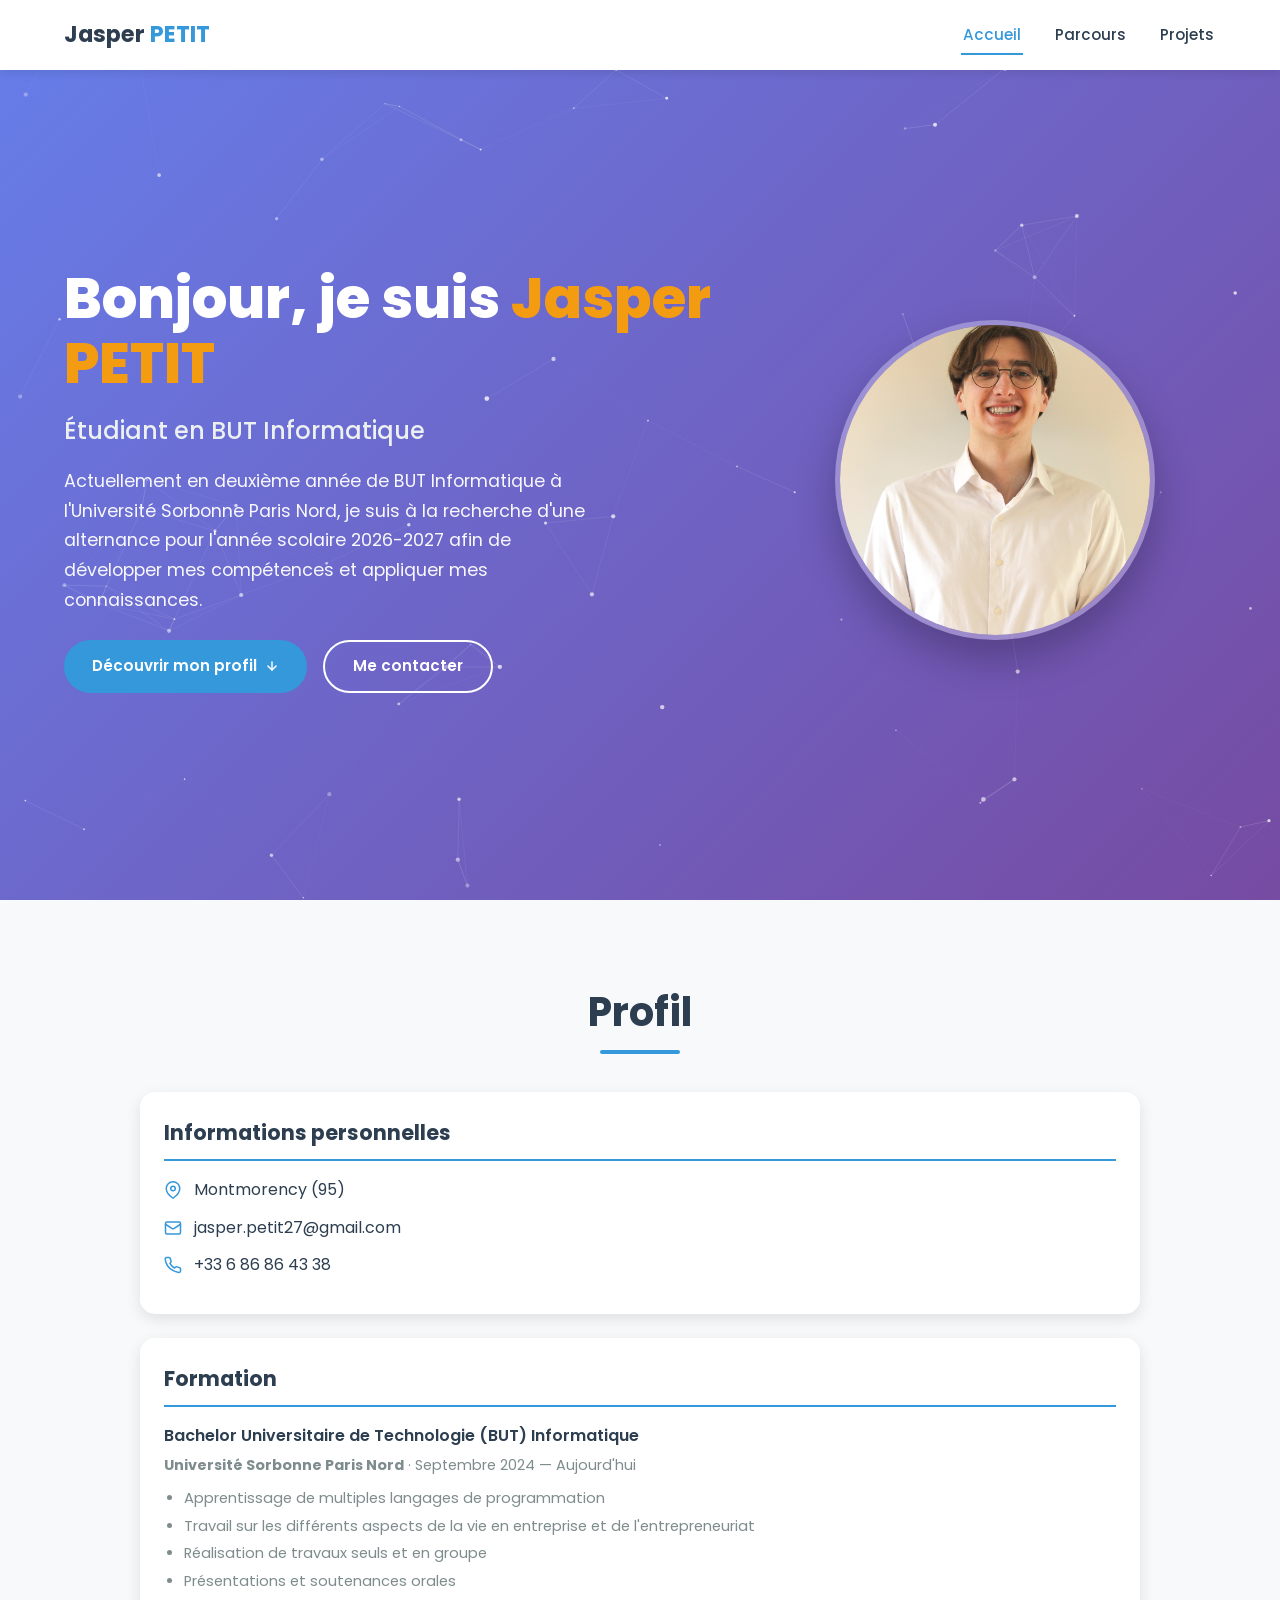
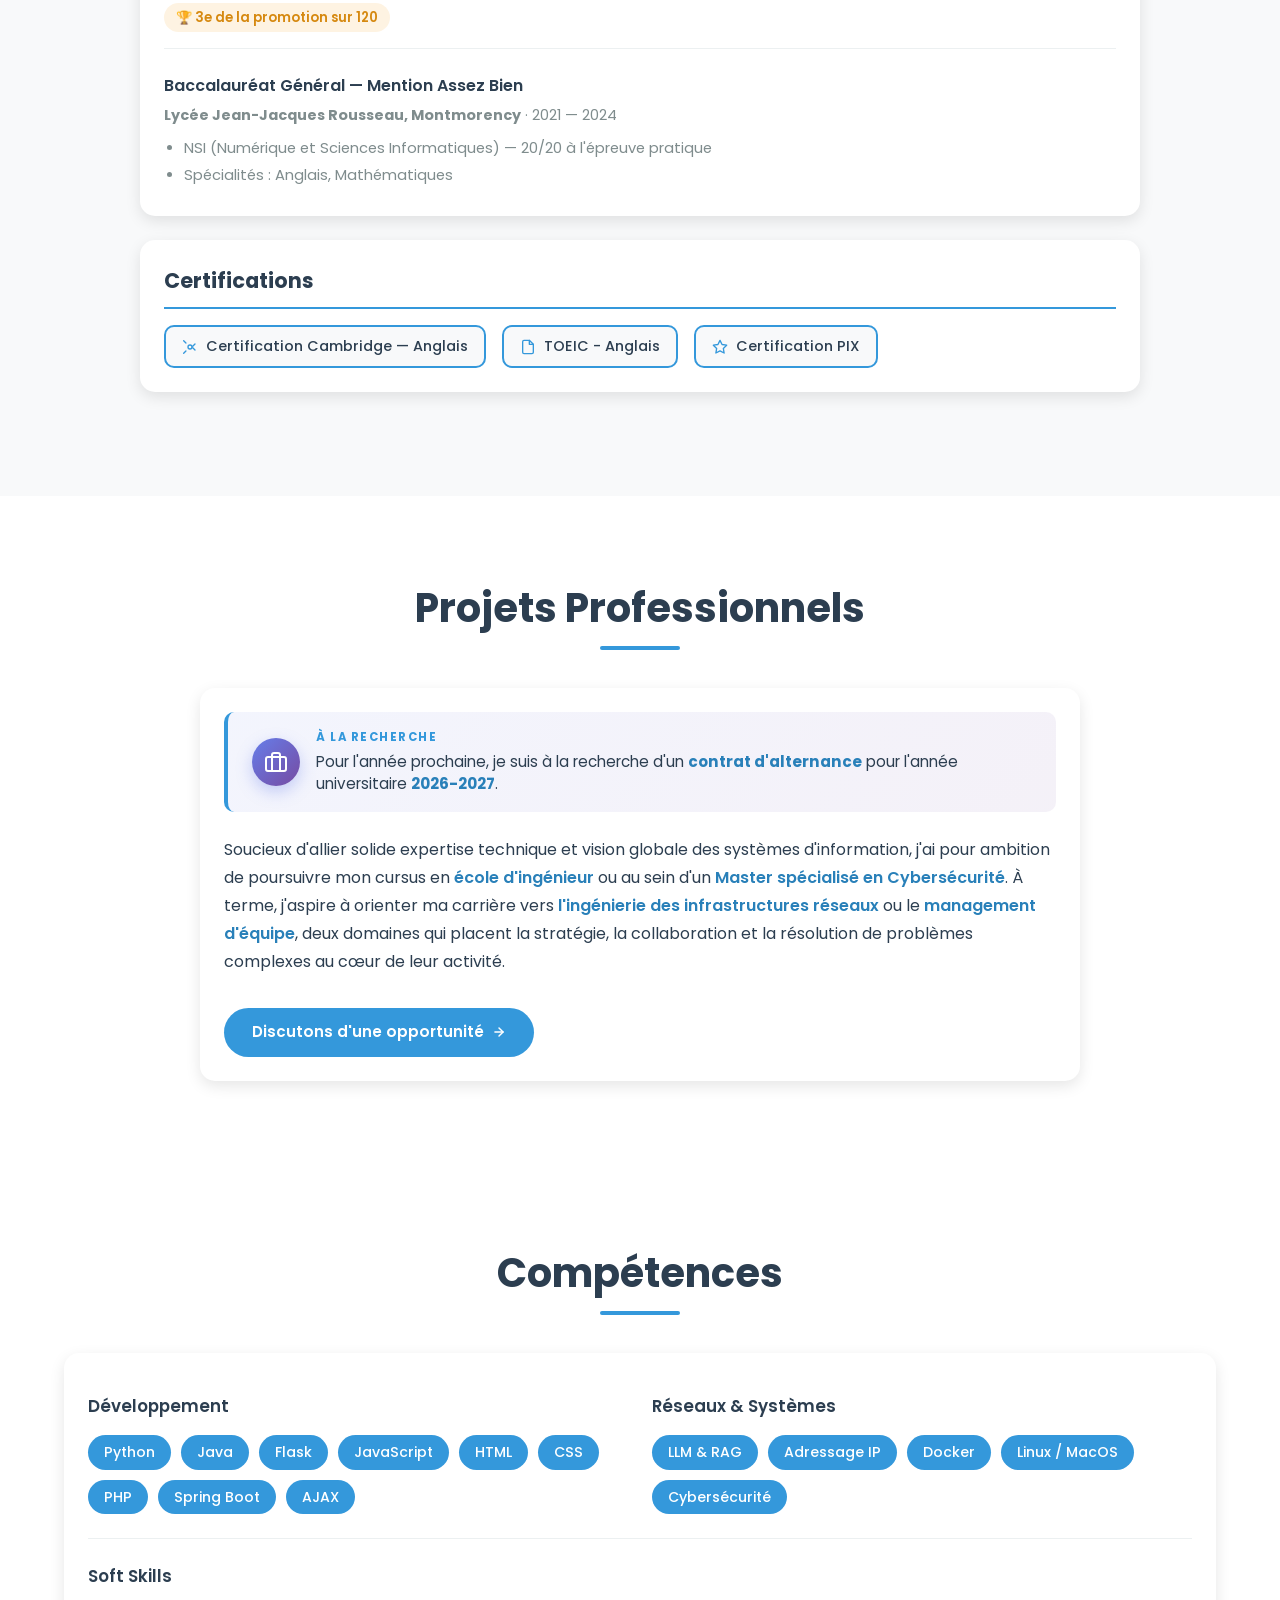
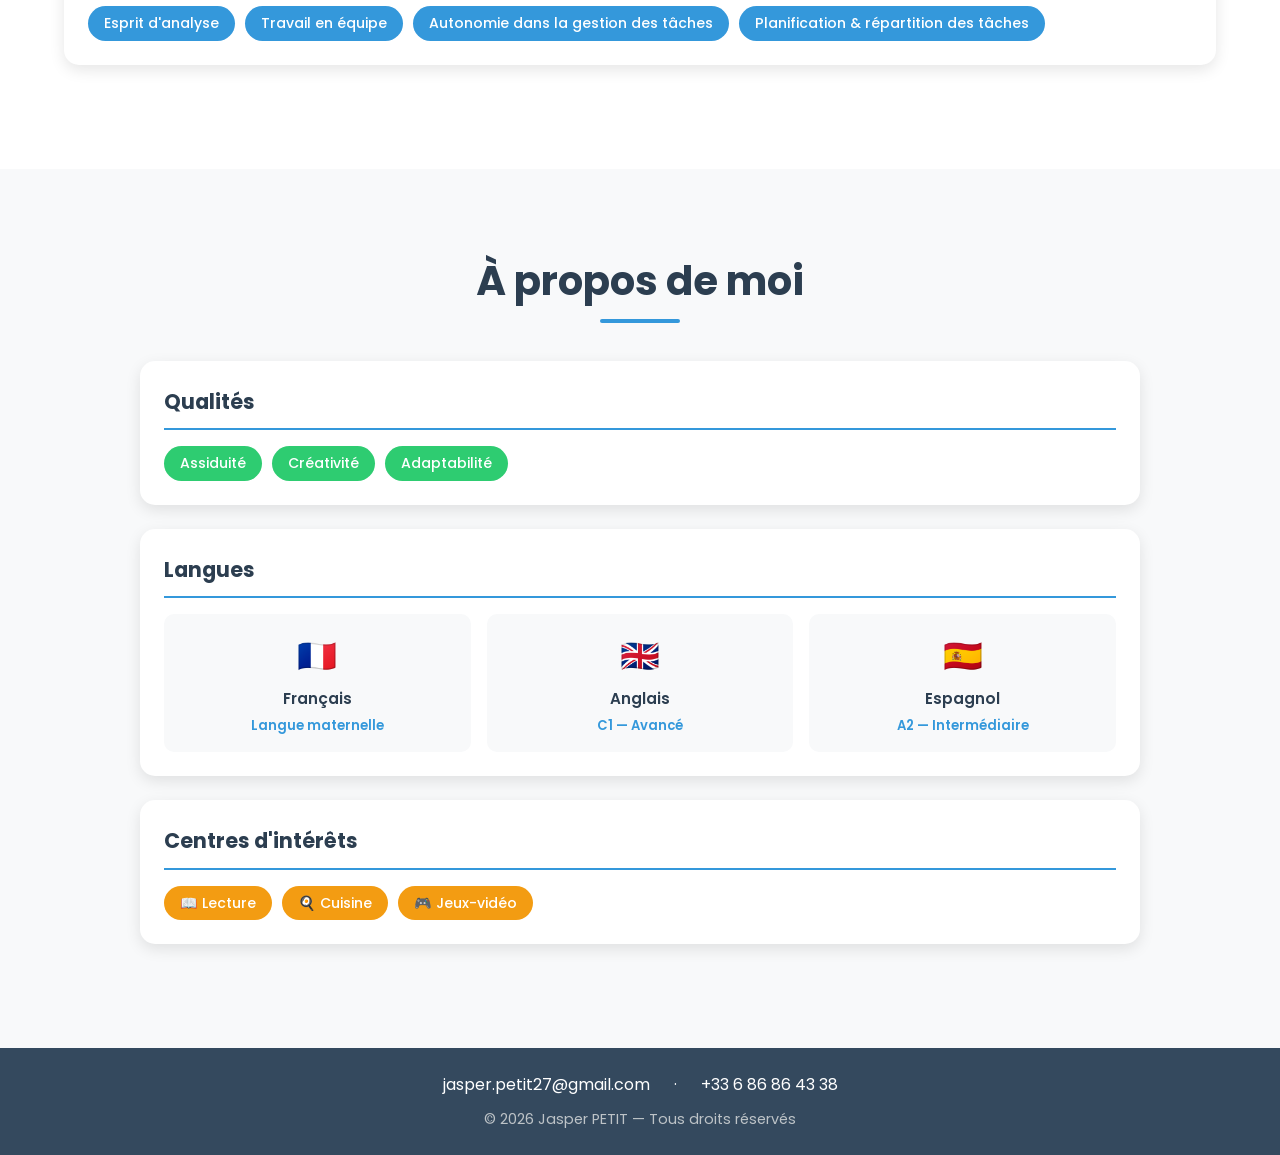
==== commit 5b39b006: "Add files via upload" ====
--- a/index.html
+++ b/index.html
@@ -53,8 +53,7 @@
           <h2>Étudiant en BUT Informatique</h2>
           <p>
             Actuellement en deuxième année de BUT Informatique à l'Université
-            Sorbonne Paris Nord, je suis à la recherche d'un stage de 8 à 9
-            semaines afin de développer mes compétences et appliquer mes
+            Sorbonne Paris Nord, je suis à la recherche d'une alternance pour l'année scolaire 2026-2027 afin de développer mes compétences et appliquer mes
             connaissances.
           </p>
 
